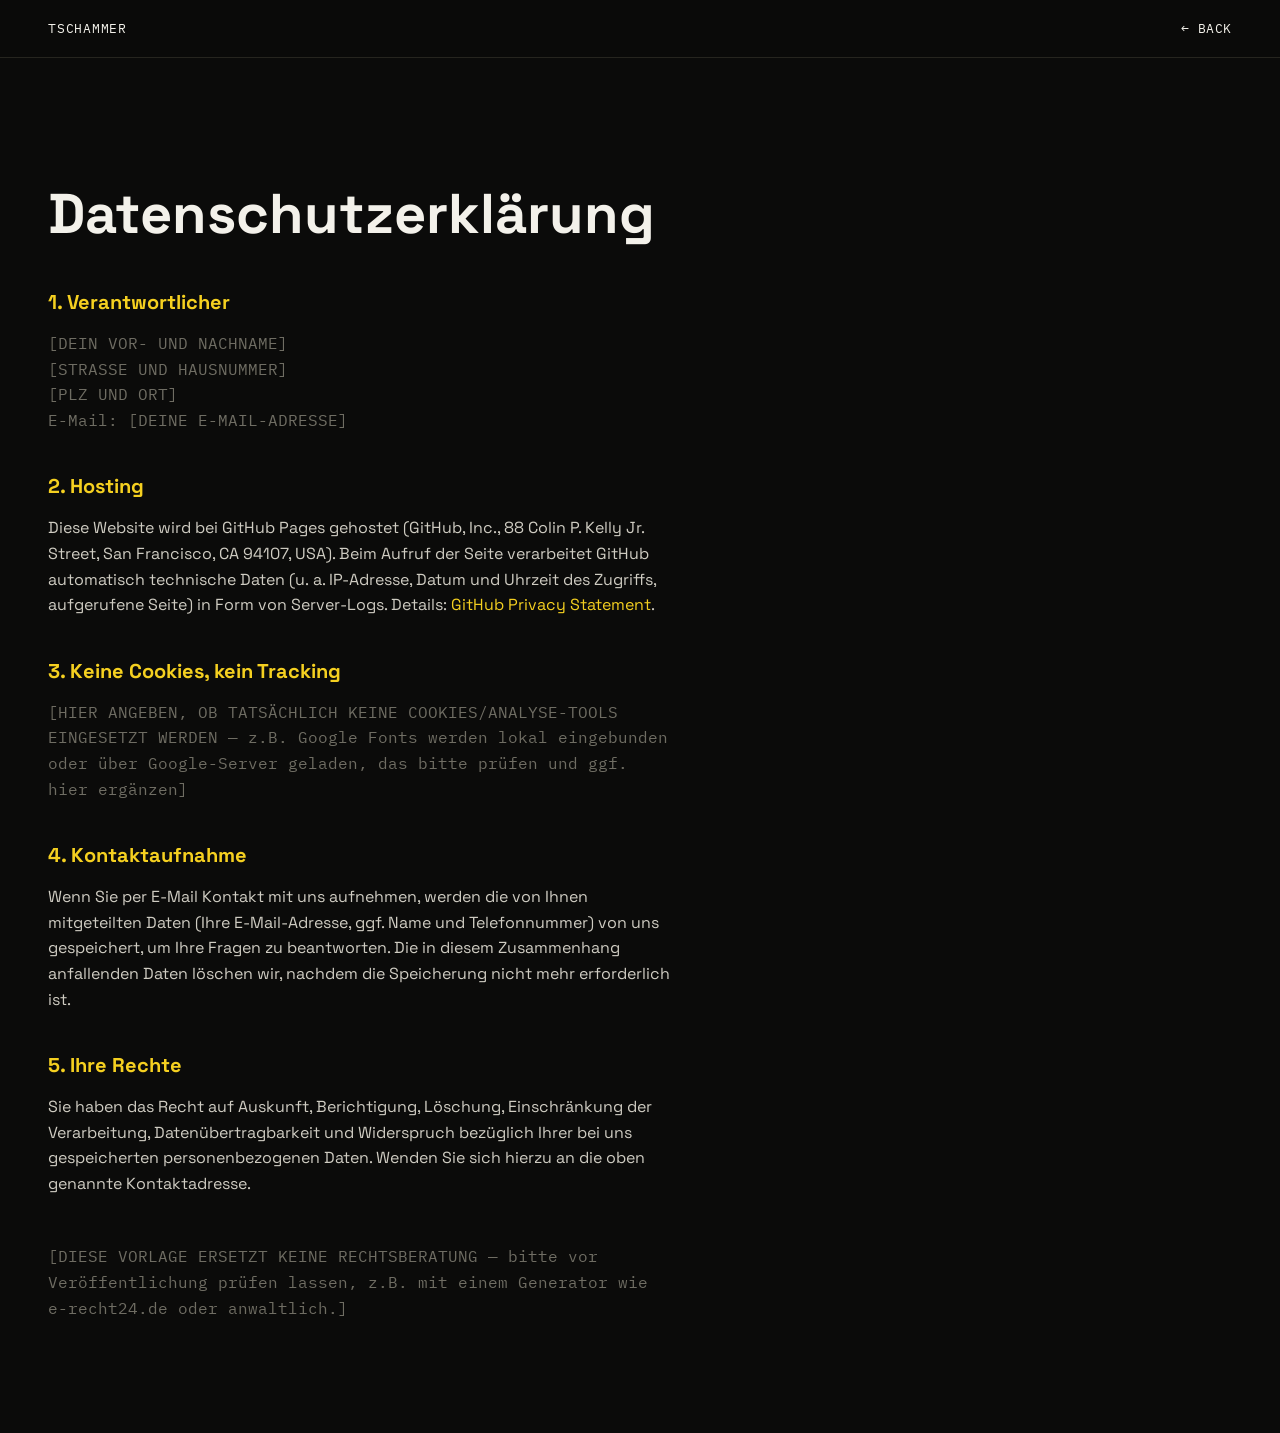
==== datenschutz.html @ e0db841e "Add files via upload" ====
<!doctype html>
<html lang="de">
<head>
<meta charset="utf-8">
<meta name="viewport" content="width=device-width, initial-scale=1">
<title>Datenschutzerklärung — Florestan Tschammer</title>
<link rel="preconnect" href="https://fonts.googleapis.com">
<link href="https://fonts.googleapis.com/css2?family=Space+Grotesk:wght@400;500;700&family=IBM+Plex+Mono:wght@400;500&display=swap" rel="stylesheet">
<link rel="stylesheet" href="style.css">
</head>
<body>

<nav class="nav">
  <div class="nav-name"><a href="index.html">TSCHAMMER</a></div>
  <div class="nav-links">
    <a href="index.html">← BACK</a>
  </div>
</nav>

<main class="legal">
  <h1>Datenschutzerklärung</h1>

  <h2>1. Verantwortlicher</h2>
  <p class="placeholder">
    [DEIN VOR- UND NACHNAME]<br>
    [STRASSE UND HAUSNUMMER]<br>
    [PLZ UND ORT]<br>
    E-Mail: [DEINE E-MAIL-ADRESSE]
  </p>

  <h2>2. Hosting</h2>
  <p>Diese Website wird bei GitHub Pages gehostet (GitHub, Inc., 88 Colin P. Kelly Jr. Street, San Francisco, CA 94107, USA). Beim Aufruf der Seite verarbeitet GitHub automatisch technische Daten (u.&nbsp;a. IP-Adresse, Datum und Uhrzeit des Zugriffs, aufgerufene Seite) in Form von Server-Logs. Details: <a href="https://docs.github.com/en/site-policy/privacy-policies/github-general-privacy-statement" target="_blank" rel="noopener" style="color: var(--accent);">GitHub Privacy Statement</a>.</p>

  <h2>3. Keine Cookies, kein Tracking</h2>
  <p class="placeholder">[HIER ANGEBEN, OB TATSÄCHLICH KEINE COOKIES/ANALYSE-TOOLS EINGESETZT WERDEN — z.B. Google Fonts werden lokal eingebunden oder über Google-Server geladen, das bitte prüfen und ggf. hier ergänzen]</p>

  <h2>4. Kontaktaufnahme</h2>
  <p>Wenn Sie per E-Mail Kontakt mit uns aufnehmen, werden die von Ihnen mitgeteilten Daten (Ihre E-Mail-Adresse, ggf. Name und Telefonnummer) von uns gespeichert, um Ihre Fragen zu beantworten. Die in diesem Zusammenhang anfallenden Daten löschen wir, nachdem die Speicherung nicht mehr erforderlich ist.</p>

  <h2>5. Ihre Rechte</h2>
  <p>Sie haben das Recht auf Auskunft, Berichtigung, Löschung, Einschränkung der Verarbeitung, Datenübertragbarkeit und Widerspruch bezüglich Ihrer bei uns gespeicherten personenbezogenen Daten. Wenden Sie sich hierzu an die oben genannte Kontaktadresse.</p>

  <p class="placeholder" style="margin-top:48px;">[DIESE VORLAGE ERSETZT KEINE RECHTSBERATUNG — bitte vor Veröffentlichung prüfen lassen, z.B. mit einem Generator wie e-recht24.de oder anwaltlich.]</p>
</main>

</body>
</html>
---- style.css ----
:root {
  --bg: #0b0b0a;
  --bg-alt: #17160f;
  --bg-alt2: #1c1b16;
  --fg: #f3f1ea;
  --muted: #cfccc2;
  --faint: #9a9789;
  --dim: #6f6d63;
  --border: #26251f;
  --accent: #f5d020;
}

* { box-sizing: border-box; }

html { scroll-behavior: smooth; }

body {
  margin: 0;
  background: var(--bg);
  color: var(--fg);
  font-family: 'Space Grotesk', system-ui, sans-serif;
  overflow-x: hidden;
}

a { color: inherit; text-decoration: none; }

.mono {
  font-family: 'IBM Plex Mono', monospace;
}

/* grain overlay */
.grain {
  position: fixed;
  inset: 0;
  z-index: 4;
  pointer-events: none;
  opacity: 0.05;
  mix-blend-mode: overlay;
}

/* nav */
.nav {
  position: sticky;
  top: 0;
  z-index: 10;
  display: flex;
  align-items: center;
  justify-content: space-between;
  padding: 20px 48px;
  background: rgba(11, 11, 10, 0.88);
  backdrop-filter: blur(6px);
  border-bottom: 1px solid var(--border);
}
.nav-name {
  font-family: 'IBM Plex Mono', monospace;
  font-size: 13px;
  letter-spacing: 0.06em;
}
.nav-links {
  display: flex;
  align-items: center;
  gap: 32px;
  font-family: 'IBM Plex Mono', monospace;
  font-size: 13px;
  letter-spacing: 0.04em;
}
.nav-links a:hover { color: var(--accent); }
.nav-socials {
  display: flex;
  gap: 16px;
  padding-left: 8px;
  border-left: 1px solid var(--border);
}
.nav-socials svg { display: block; }

/* hero */
.hero {
  padding: 120px 48px 80px;
  border-bottom: 1px solid var(--border);
}
.eyebrow {
  font-family: 'IBM Plex Mono', monospace;
  font-size: 13px;
  letter-spacing: 0.08em;
  color: var(--accent);
}
.hero h1 {
  margin: 20px 0 0;
  font-weight: 700;
  line-height: 0.98;
  font-size: clamp(44px, 8vw, 132px);
  letter-spacing: -0.015em;
}
.hero-row {
  display: flex;
  gap: 64px;
  margin-top: 48px;
  flex-wrap: wrap;
  align-items: flex-start;
}
.hero-row p {
  max-width: 560px;
  font-size: 19px;
  line-height: 1.55;
  color: var(--muted);
  margin: 0;
}
.btn {
  font-family: 'IBM Plex Mono', monospace;
  font-size: 13px;
  letter-spacing: 0.04em;
  padding: 14px 22px;
  border: 1px solid var(--accent);
  color: var(--accent);
  white-space: nowrap;
  display: inline-block;
}
.btn:hover { background: var(--accent); color: var(--bg); }
.latest {
  margin-top: 40px;
  font-family: 'IBM Plex Mono', monospace;
  font-size: 13px;
  color: var(--dim);
  display: flex;
  align-items: center;
  gap: 10px;
}
.latest .dot {
  width: 6px; height: 6px; border-radius: 50%;
  background: var(--accent);
  display: inline-block;
}

/* marquee */
.marquee-wrap {
  border-bottom: 1px solid var(--border);
  padding: 18px 0;
  overflow: hidden;
}
.marquee {
  display: flex;
  animation: marq 26s linear infinite;
  font-family: 'IBM Plex Mono', monospace;
  font-size: 15px;
  letter-spacing: 0.08em;
  color: var(--dim);
  white-space: nowrap;
}
.marquee span { padding-right: 40px; }
@keyframes marq {
  from { transform: translateX(0); }
  to { transform: translateX(-50%); }
}

/* section shell */
section {
  padding: 96px 48px;
  border-bottom: 1px solid var(--border);
}
.section-head {
  display: flex;
  justify-content: space-between;
  align-items: baseline;
  margin-bottom: 48px;
  flex-wrap: wrap;
  gap: 12px;
}

/* work grid */
.work-grid {
  display: grid;
  grid-template-columns: repeat(3, minmax(0, 1fr));
  gap: 2px;
  background: var(--border);
}
.work-tile {
  position: relative;
  aspect-ratio: 16/10;
  background: var(--bg-alt2);
  display: flex;
  flex-direction: column;
  justify-content: flex-end;
  padding: 24px;
  overflow: hidden;
  transition: border-color 0.2s ease;
  border: 1px solid transparent;
}
.work-tile img {
  position: absolute;
  inset: 0;
  width: 100%;
  height: 100%;
  object-fit: cover;
  opacity: 0;
  transition: opacity 0.35s ease, transform 0.6s ease;
  transform: scale(1.03);
}
.work-tile:hover img { opacity: 1; transform: scale(1); }
.work-tile::after {
  content: "";
  position: absolute;
  inset: 0;
  background: linear-gradient(to top, rgba(11,11,10,0.88) 0%, rgba(11,11,10,0.15) 55%, transparent 100%);
  opacity: 0;
  transition: opacity 0.35s ease;
}
.work-tile:hover::after { opacity: 1; }
.work-tile .wt-title, .work-tile .wt-sub { position: relative; z-index: 1; }
.work-tile.wide { grid-column: span 2; }
.work-tile.alt { background: var(--bg-alt); }
.work-tile:hover { border-color: var(--accent); }
.wt-title { font-size: 22px; font-weight: 700; }
.work-tile.wide .wt-title { font-size: 28px; }
.wt-sub {
  font-family: 'IBM Plex Mono', monospace;
  font-size: 12px;
  color: var(--faint);
  margin-top: 6px;
}
@media (max-width: 720px) {
  .work-grid { grid-template-columns: 1fr; }
  .work-tile.wide { grid-column: span 1; }
}

/* awards list */
.list-row {
  display: flex;
  gap: 32px;
  padding: 20px 0;
  border-top: 1px solid var(--border);
  align-items: baseline;
  flex-wrap: wrap;
}
.list-row:last-child { border-bottom: 1px solid var(--border); }
.list-idx {
  font-family: 'IBM Plex Mono', monospace;
  font-size: 13px;
  color: var(--dim);
  width: 32px;
}
.list-title { font-size: 20px; flex-grow: 1; }
.list-meta {
  font-family: 'IBM Plex Mono', monospace;
  font-size: 13px;
  color: var(--faint);
}

/* vita */
.vita-row {
  display: grid;
  grid-template-columns: 120px 1fr;
  gap: 24px;
  padding: 28px 0;
  border-top: 1px solid var(--border);
}
.vita-row:last-child { border-bottom: 1px solid var(--border); }
.vita-year {
  font-family: 'IBM Plex Mono', monospace;
  font-size: 22px;
  color: var(--dim);
}
.vita-row.latest .vita-year { color: var(--accent); }
.vita-entries {
  display: flex;
  flex-direction: column;
  gap: 10px;
  font-size: 16px;
  color: var(--muted);
  line-height: 1.5;
}
@media (max-width: 640px) {
  .vita-row { grid-template-columns: 1fr; gap: 8px; }
}

/* contact / footer */
.contact h2 {
  margin: 0 0 40px;
  font-weight: 700;
  font-size: clamp(40px, 7vw, 88px);
  line-height: 1;
}
.contact-row {
  display: flex;
  gap: 64px;
  flex-wrap: wrap;
  margin-bottom: 64px;
  align-items: center;
}
.contact-email {
  font-size: 22px;
  border-bottom: 1px solid var(--accent);
  color: var(--accent);
}
.socials {
  display: flex;
  gap: 28px;
  font-family: 'IBM Plex Mono', monospace;
  font-size: 13px;
  color: var(--faint);
}
.socials a { display: flex; align-items: center; gap: 10px; }
.socials a:hover { color: var(--fg); }
.footer-bar {
  display: flex;
  justify-content: space-between;
  padding-top: 24px;
  border-top: 1px solid var(--border);
  font-family: 'IBM Plex Mono', monospace;
  font-size: 12px;
  color: var(--dim);
  flex-wrap: wrap;
  gap: 12px;
}
.footer-bar a:hover { color: var(--fg); }
.footer-links { display: flex; gap: 24px; }

/* legal pages */
.legal {
  padding: 120px 48px 96px;
  max-width: 720px;
}
.legal h1 {
  font-size: clamp(32px, 5vw, 56px);
  margin: 0 0 40px;
}
.legal h2 {
  font-size: 20px;
  margin: 40px 0 12px;
  color: var(--accent);
}
.legal p, .legal li {
  font-size: 16px;
  line-height: 1.6;
  color: var(--muted);
}
.legal .placeholder {
  color: var(--dim);
  font-family: 'IBM Plex Mono', monospace;
}
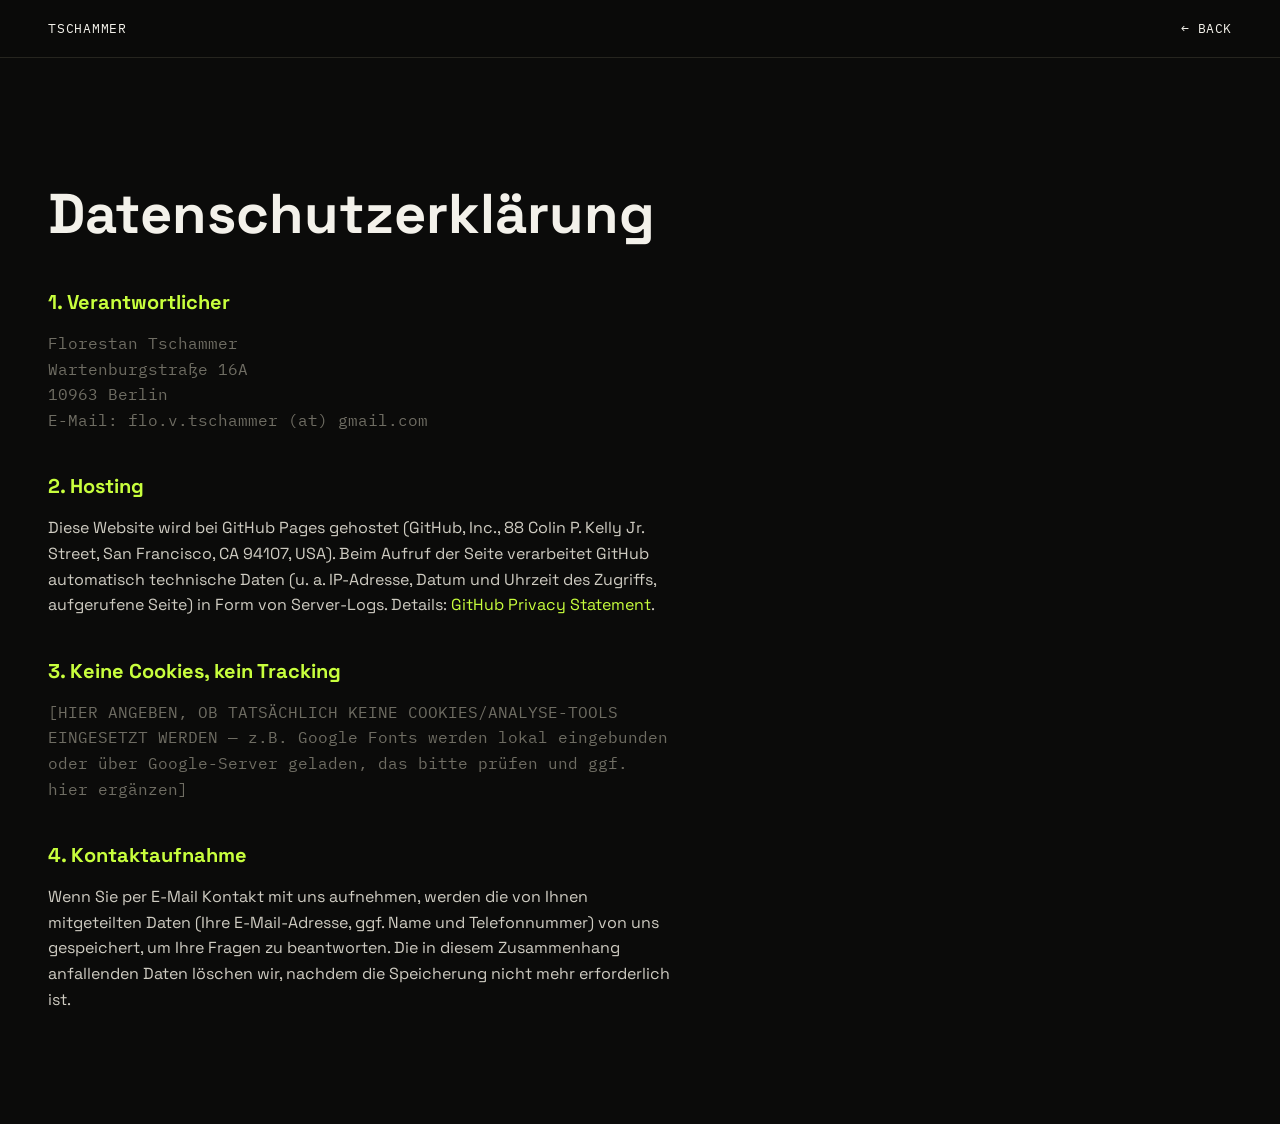
==== commit 414e1ef5: "Add files via upload" ====
--- a/datenschutz.html
+++ b/datenschutz.html
@@ -22,11 +22,11 @@
 
   <h2>1. Verantwortlicher</h2>
   <p class="placeholder">
-    [DEIN VOR- UND NACHNAME]<br>
-    [STRASSE UND HAUSNUMMER]<br>
-    [PLZ UND ORT]<br>
-    E-Mail: [DEINE E-MAIL-ADRESSE]
-  </p>
+    Florestan Tschammer<br>
+    Wartenburgstraße 16A<br>
+    10963 Berlin<br>
+    E-Mail: flo.v.tschammer (at) gmail.com
+</p>
 
   <h2>2. Hosting</h2>
   <p>Diese Website wird bei GitHub Pages gehostet (GitHub, Inc., 88 Colin P. Kelly Jr. Street, San Francisco, CA 94107, USA). Beim Aufruf der Seite verarbeitet GitHub automatisch technische Daten (u.&nbsp;a. IP-Adresse, Datum und Uhrzeit des Zugriffs, aufgerufene Seite) in Form von Server-Logs. Details: <a href="https://docs.github.com/en/site-policy/privacy-policies/github-general-privacy-statement" target="_blank" rel="noopener" style="color: var(--accent);">GitHub Privacy Statement</a>.</p>
@@ -37,10 +37,7 @@
   <h2>4. Kontaktaufnahme</h2>
   <p>Wenn Sie per E-Mail Kontakt mit uns aufnehmen, werden die von Ihnen mitgeteilten Daten (Ihre E-Mail-Adresse, ggf. Name und Telefonnummer) von uns gespeichert, um Ihre Fragen zu beantworten. Die in diesem Zusammenhang anfallenden Daten löschen wir, nachdem die Speicherung nicht mehr erforderlich ist.</p>
 
-  <h2>5. Ihre Rechte</h2>
-  <p>Sie haben das Recht auf Auskunft, Berichtigung, Löschung, Einschränkung der Verarbeitung, Datenübertragbarkeit und Widerspruch bezüglich Ihrer bei uns gespeicherten personenbezogenen Daten. Wenden Sie sich hierzu an die oben genannte Kontaktadresse.</p>
 
-  <p class="placeholder" style="margin-top:48px;">[DIESE VORLAGE ERSETZT KEINE RECHTSBERATUNG — bitte vor Veröffentlichung prüfen lassen, z.B. mit einem Generator wie e-recht24.de oder anwaltlich.]</p>
 </main>
 
 </body>
--- a/style.css
+++ b/style.css
@@ -1,13 +1,13 @@
 :root {
   --bg: #0b0b0a;
-  --bg-alt: #17160f;
-  --bg-alt2: #1c1b16;
+  --bg-alt: #10150d;
+  --bg-alt2: #141c10;
   --fg: #f3f1ea;
   --muted: #cfccc2;
   --faint: #9a9789;
   --dim: #6f6d63;
   --border: #26251f;
-  --accent: #f5d020;
+  --accent: #c8ff3d;
 }
 
 * { box-sizing: border-box; }
@@ -131,6 +131,25 @@
   display: inline-block;
 }
 
+/* showreel */
+.reel {
+  padding: 96px 48px;
+  border-bottom: 1px solid var(--border);
+}
+.reel-inner {
+  position: relative;
+  width: 100%;
+  aspect-ratio: 16/9;
+  background: var(--bg-alt2);
+  border: 1px solid var(--border);
+}
+.reel-inner iframe {
+  position: absolute;
+  inset: 0;
+  width: 100%;
+  height: 100%;
+}
+
 /* marquee */
 .marquee-wrap {
   border-bottom: 1px solid var(--border);
@@ -153,9 +172,69 @@
 }
 
 /* section shell */
+
+/* vertical spine label */
+.spine {
+  position: fixed;
+  left: 18px;
+  top: 0;
+  height: 100vh;
+  display: flex;
+  align-items: center;
+  z-index: 6;
+  pointer-events: none;
+}
+.spine span {
+  writing-mode: vertical-rl;
+  transform: rotate(180deg);
+  font-family: 'IBM Plex Mono', monospace;
+  font-size: 12px;
+  letter-spacing: 0.25em;
+  color: var(--dim);
+  white-space: nowrap;
+}
+
+/* scroll progress line */
+.progress {
+  position: fixed;
+  right: 0;
+  top: 0;
+  width: 2px;
+  height: 100vh;
+  background: var(--border);
+  z-index: 6;
+}
+.progress-fill {
+  width: 100%;
+  background: var(--accent);
+  height: 0%;
+  transition: height 0.1s linear;
+}
+
+/* giant watermark numeral behind section titles */
+.watermark {
+  position: absolute;
+  top: -0.1em;
+  right: 24px;
+  font-size: clamp(140px, 18vw, 340px);
+  font-weight: 700;
+  color: transparent;
+  -webkit-text-stroke: 1px rgba(243,241,234,0.06);
+  line-height: 1;
+  pointer-events: none;
+  z-index: 0;
+  user-select: none;
+}
+
+/* scroll reveal */
+.reveal { opacity: 0; transform: translateY(28px); transition: opacity 0.7s ease, transform 0.7s ease; }
+.reveal.in { opacity: 1; transform: translateY(0); }
+
 section {
+  position: relative;
   padding: 96px 48px;
   border-bottom: 1px solid var(--border);
+  overflow: hidden;
 }
 .section-head {
   display: flex;
@@ -176,39 +255,66 @@
 .work-tile {
   position: relative;
   aspect-ratio: 16/10;
-  background: var(--bg-alt2);
+  background-color: var(--bg-alt2);
   display: flex;
   flex-direction: column;
   justify-content: flex-end;
   padding: 24px;
   overflow: hidden;
-  transition: border-color 0.2s ease;
-  border: 1px solid transparent;
 }
 .work-tile img {
   position: absolute;
   inset: 0;
+  z-index: 0;
   width: 100%;
   height: 100%;
   object-fit: cover;
   opacity: 0;
-  transition: opacity 0.35s ease, transform 0.6s ease;
-  transform: scale(1.03);
-}
-.work-tile:hover img { opacity: 1; transform: scale(1); }
+  filter: grayscale(1) contrast(1.05);
+  transform: scale(1.05);
+  transition: opacity 0.4s ease, filter 0.5s ease, transform 0.6s ease;
+}
+.work-tile:hover img {
+  opacity: 1;
+  filter: grayscale(0) contrast(1);
+  transform: scale(1);
+}
 .work-tile::after {
   content: "";
   position: absolute;
   inset: 0;
-  background: linear-gradient(to top, rgba(11,11,10,0.88) 0%, rgba(11,11,10,0.15) 55%, transparent 100%);
+  z-index: 1;
+  background: linear-gradient(to top, rgba(11,11,10,0.9) 0%, rgba(11,11,10,0.15) 55%, transparent 100%);
   opacity: 0;
-  transition: opacity 0.35s ease;
+  transition: opacity 0.4s ease;
 }
 .work-tile:hover::after { opacity: 1; }
-.work-tile .wt-title, .work-tile .wt-sub { position: relative; z-index: 1; }
+.work-tile .wt-title, .work-tile .wt-sub { position: relative; z-index: 2; }
+.wt-title {
+  display: inline-block;
+  border-bottom: 2px solid transparent;
+  transition: border-color 0.3s ease;
+  padding-bottom: 2px;
+}
+.work-tile:hover .wt-title { border-color: var(--accent); }
+.platform-badge {
+  position: absolute;
+  top: 16px;
+  right: 16px;
+  z-index: 2;
+  width: 28px;
+  height: 28px;
+  border-radius: 50%;
+  background: rgba(11,11,10,0.6);
+  border: 1px solid var(--border);
+  display: flex;
+  align-items: center;
+  justify-content: center;
+  color: var(--fg);
+}
+.work-tile:hover .platform-badge { color: var(--accent); }
 .work-tile.wide { grid-column: span 2; }
-.work-tile.alt { background: var(--bg-alt); }
-.work-tile:hover { border-color: var(--accent); }
+.work-tile.alt { background-color: var(--bg-alt); }
 .wt-title { font-size: 22px; font-weight: 700; }
 .work-tile.wide .wt-title { font-size: 28px; }
 .wt-sub {
